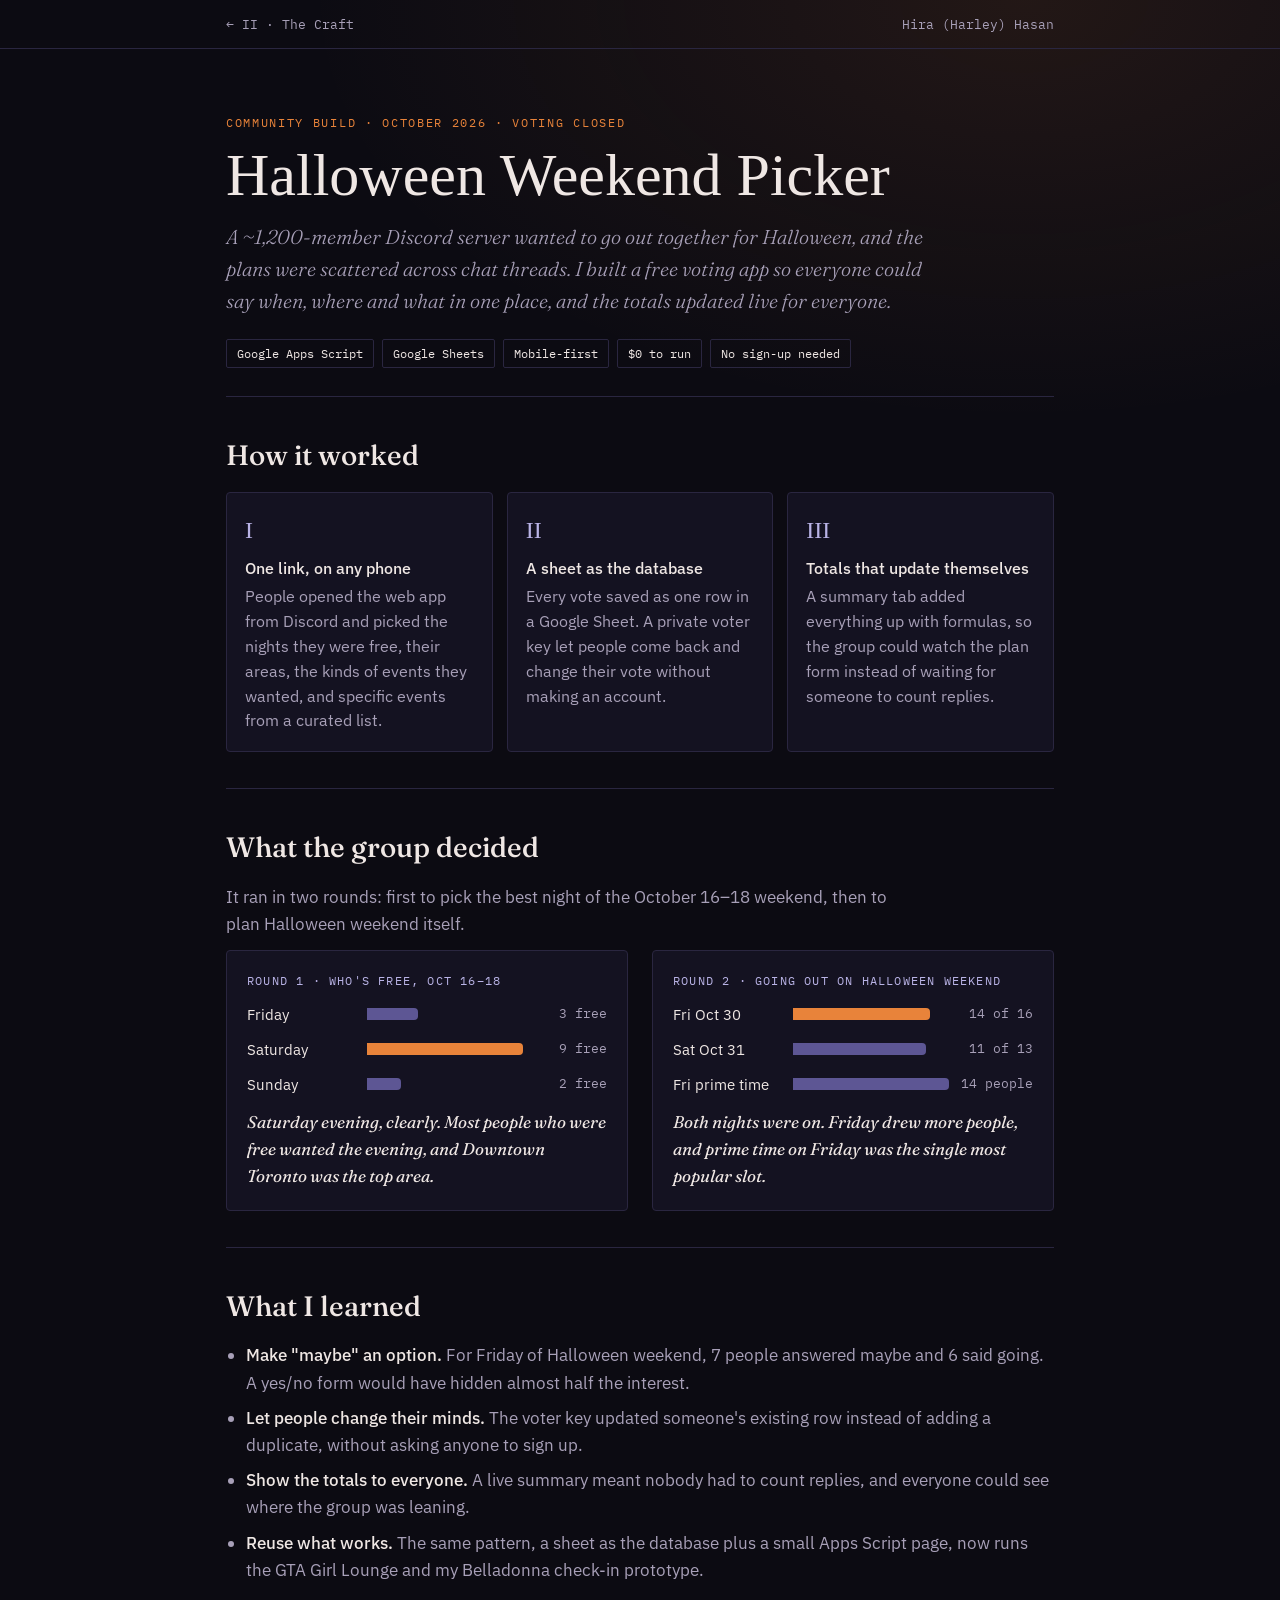
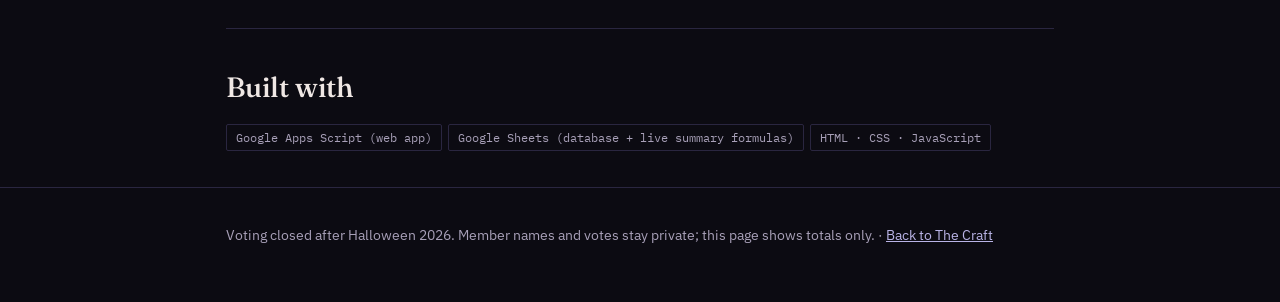
==== halloween-picker/index.html @ f4e6552b "Add Halloween Weekend Picker case study and link its portal Co-Authored-By: Claude Opus 5.5 <noreply" ====
<!doctype html>
<html lang="en">
<head>
<meta charset="utf-8">
<meta name="viewport" content="width=device-width, initial-scale=1, viewport-fit=cover">
<title>Halloween Weekend Picker · Hira (Harley) Hasan</title>
<meta name="description" content="How a ~1,200-member Discord server picked its Halloween plans with a free Google Sheets and Apps Script voting app.">
<link rel="preconnect" href="https://fonts.googleapis.com">
<link rel="stylesheet" href="https://fonts.googleapis.com/css2?family=Fraunces:ital,opsz,wght@0,9..144,300;0,9..144,500;1,9..144,300&family=IBM+Plex+Sans:wght@400;500&family=IBM+Plex+Mono:wght@400&family=IM+Fell+English+SC&display=swap">
<style>
:root{--night:#0c0b12;--panel:#141221;--veil:#2a2640;--bone:#efe7e4;--ash:#a8a0b8;--violet:#8f86d6;--moon:#b9b3e6;--pumpkin:#e8833a;
  --display:"Fraunces",Georgia,serif;--body:"IBM Plex Sans","Segoe UI",system-ui,sans-serif;--mono:"IBM Plex Mono",ui-monospace,monospace;--card:"IM Fell English SC",Georgia,serif;color-scheme:dark}
*{box-sizing:border-box}
html{background:#0b0a10}
body{margin:0;min-height:100vh;background:radial-gradient(ellipse 80% 600px at 80% 0%,rgba(232,131,58,.10),transparent 70%),#0c0b12;color:var(--bone);font:17px/1.6 var(--body);-webkit-font-smoothing:antialiased}
a{color:var(--moon)}
.wrap{max-width:860px;margin:0 auto;padding:0 max(16px,env(safe-area-inset-left,0px))}
.top{border-bottom:1px solid var(--veil)}
.top .wrap{display:flex;justify-content:space-between;gap:12px;padding-block:14px;font-family:var(--mono);font-size:12.5px;flex-wrap:wrap}
.top a{color:var(--ash);text-decoration:none}.top a:hover{color:var(--bone)}
header{padding:64px 0 28px}
.eyebrow{font-family:var(--mono);font-size:12px;letter-spacing:.14em;text-transform:uppercase;color:var(--pumpkin)}
h1{font-family:var(--card);font-weight:400;font-size:clamp(38px,6vw,60px);line-height:1.05;margin:10px 0 14px}
.lede{font-family:var(--display);font-style:italic;font-weight:300;font-size:20px;color:var(--ash);max-width:36em;margin:0}
.facts{display:flex;flex-wrap:wrap;gap:8px;margin-top:22px}
.facts span{font-family:var(--mono);font-size:12px;padding:4px 10px;border:1px solid var(--veil);border-radius:2px;color:var(--bone)}
section{padding:36px 0;border-top:1px solid var(--veil)}
h2{font-family:var(--display);font-weight:500;font-size:28px;margin:0 0 14px}
p{margin:0 0 12px;color:var(--ash);max-width:40em} p b{color:var(--bone);font-weight:500}
.steps{list-style:none;padding:0;margin:0;display:grid;grid-template-columns:repeat(3,1fr);gap:14px;counter-reset:s}
.steps li{padding:18px;border:1px solid var(--veil);border-radius:4px;background:var(--panel);counter-increment:s;font-size:15.5px;color:var(--ash)}
.steps li::before{content:counter(s,upper-roman);display:block;font-family:var(--card);font-size:24px;color:var(--moon);margin-bottom:6px}
.steps b{color:var(--bone);font-weight:500;display:block;margin-bottom:4px}
.round{display:grid;grid-template-columns:repeat(2,minmax(0,1fr));gap:24px;margin-top:8px}
.panel{padding:20px;border:1px solid var(--veil);border-radius:4px;background:var(--panel);display:flex;flex-direction:column;gap:12px;min-width:0}
.panel h3{font-family:var(--mono);font-size:12px;letter-spacing:.1em;text-transform:uppercase;color:var(--moon);font-weight:400;margin:0}
.bar{display:grid;grid-template-columns:110px 1fr 74px;gap:10px;align-items:center;font-size:14.5px}
.bar i{display:block;height:12px;border-radius:0 4px 4px 0;background:#5d5694}
.bar.win i{background:var(--pumpkin)}
.bar span:last-child{font-family:var(--mono);font-size:13px;color:var(--ash);text-align:right;font-variant-numeric:tabular-nums}
.verdict{font-family:var(--display);font-style:italic;color:var(--bone);font-size:17px;margin:0}
.learn{margin:0;padding-left:20px;color:var(--ash)} .learn li{margin-bottom:8px} .learn b{color:var(--bone);font-weight:500}
.chips{display:flex;flex-wrap:wrap;gap:6px}
.chips span{font-family:var(--mono);font-size:12px;padding:3px 9px;border:1px solid var(--veil);border-radius:2px;color:var(--ash)}
footer{padding:36px 0 56px;border-top:1px solid var(--veil);font-size:14px;color:var(--ash)}
@media (max-width:700px){.steps,.round{grid-template-columns:1fr}.bar{grid-template-columns:96px 1fr 64px}}
</style>
</head>
<body>
<div class="top"><div class="wrap"><a href="../index.html#craft">← II · The Craft</a><a href="../index.html">Hira (Harley) Hasan</a></div></div>
<main class="wrap">
  <header>
    <p class="eyebrow">Community build · October 2026 · voting closed</p>
    <h1>Halloween Weekend Picker</h1>
    <p class="lede">A ~1,200-member Discord server wanted to go out together for Halloween, and the plans were scattered across chat threads. I built a free voting app so everyone could say when, where and what in one place, and the totals updated live for everyone.</p>
    <div class="facts"><span>Google Apps Script</span><span>Google Sheets</span><span>Mobile-first</span><span>$0 to run</span><span>No sign-up needed</span></div>
  </header>

  <section>
    <h2>How it worked</h2>
    <ol class="steps">
      <li><b>One link, on any phone</b>People opened the web app from Discord and picked the nights they were free, their areas, the kinds of events they wanted, and specific events from a curated list.</li>
      <li><b>A sheet as the database</b>Every vote saved as one row in a Google Sheet. A private voter key let people come back and change their vote without making an account.</li>
      <li><b>Totals that update themselves</b>A summary tab added everything up with formulas, so the group could watch the plan form instead of waiting for someone to count replies.</li>
    </ol>
  </section>

  <section>
    <h2>What the group decided</h2>
    <p>It ran in two rounds: first to pick the best night of the October 16–18 weekend, then to plan Halloween weekend itself.</p>
    <div class="round">
      <div class="panel">
        <h3>Round 1 · Who's free, Oct 16–18</h3>
        <div class="bar"><span>Friday</span><i style="width:33%"></i><span>3 free</span></div>
        <div class="bar win"><span>Saturday</span><i style="width:100%"></i><span>9 free</span></div>
        <div class="bar"><span>Sunday</span><i style="width:22%"></i><span>2 free</span></div>
        <p class="verdict">Saturday evening, clearly. Most people who were free wanted the evening, and Downtown Toronto was the top area.</p>
      </div>
      <div class="panel">
        <h3>Round 2 · Going out on Halloween weekend</h3>
        <div class="bar win"><span>Fri Oct 30</span><i style="width:88%"></i><span>14 of 16</span></div>
        <div class="bar"><span>Sat Oct 31</span><i style="width:85%"></i><span>11 of 13</span></div>
        <div class="bar"><span>Fri prime time</span><i style="width:100%"></i><span>14 people</span></div>
        <p class="verdict">Both nights were on. Friday drew more people, and prime time on Friday was the single most popular slot.</p>
      </div>
    </div>
  </section>

  <section>
    <h2>What I learned</h2>
    <ul class="learn">
      <li><b>Make "maybe" an option.</b> For Friday of Halloween weekend, 7 people answered maybe and 6 said going. A yes/no form would have hidden almost half the interest.</li>
      <li><b>Let people change their minds.</b> The voter key updated someone's existing row instead of adding a duplicate, without asking anyone to sign up.</li>
      <li><b>Show the totals to everyone.</b> A live summary meant nobody had to count replies, and everyone could see where the group was leaning.</li>
      <li><b>Reuse what works.</b> The same pattern, a sheet as the database plus a small Apps Script page, now runs the GTA Girl Lounge and my Belladonna check-in prototype.</li>
    </ul>
  </section>

  <section>
    <h2>Built with</h2>
    <div class="chips"><span>Google Apps Script (web app)</span><span>Google Sheets (database + live summary formulas)</span><span>HTML · CSS · JavaScript</span></div>
  </section>
</main>
<footer><div class="wrap">Voting closed after Halloween 2026. Member names and votes stay private; this page shows totals only. · <a href="../index.html#craft">Back to The Craft</a></div></footer>
</body>
</html>
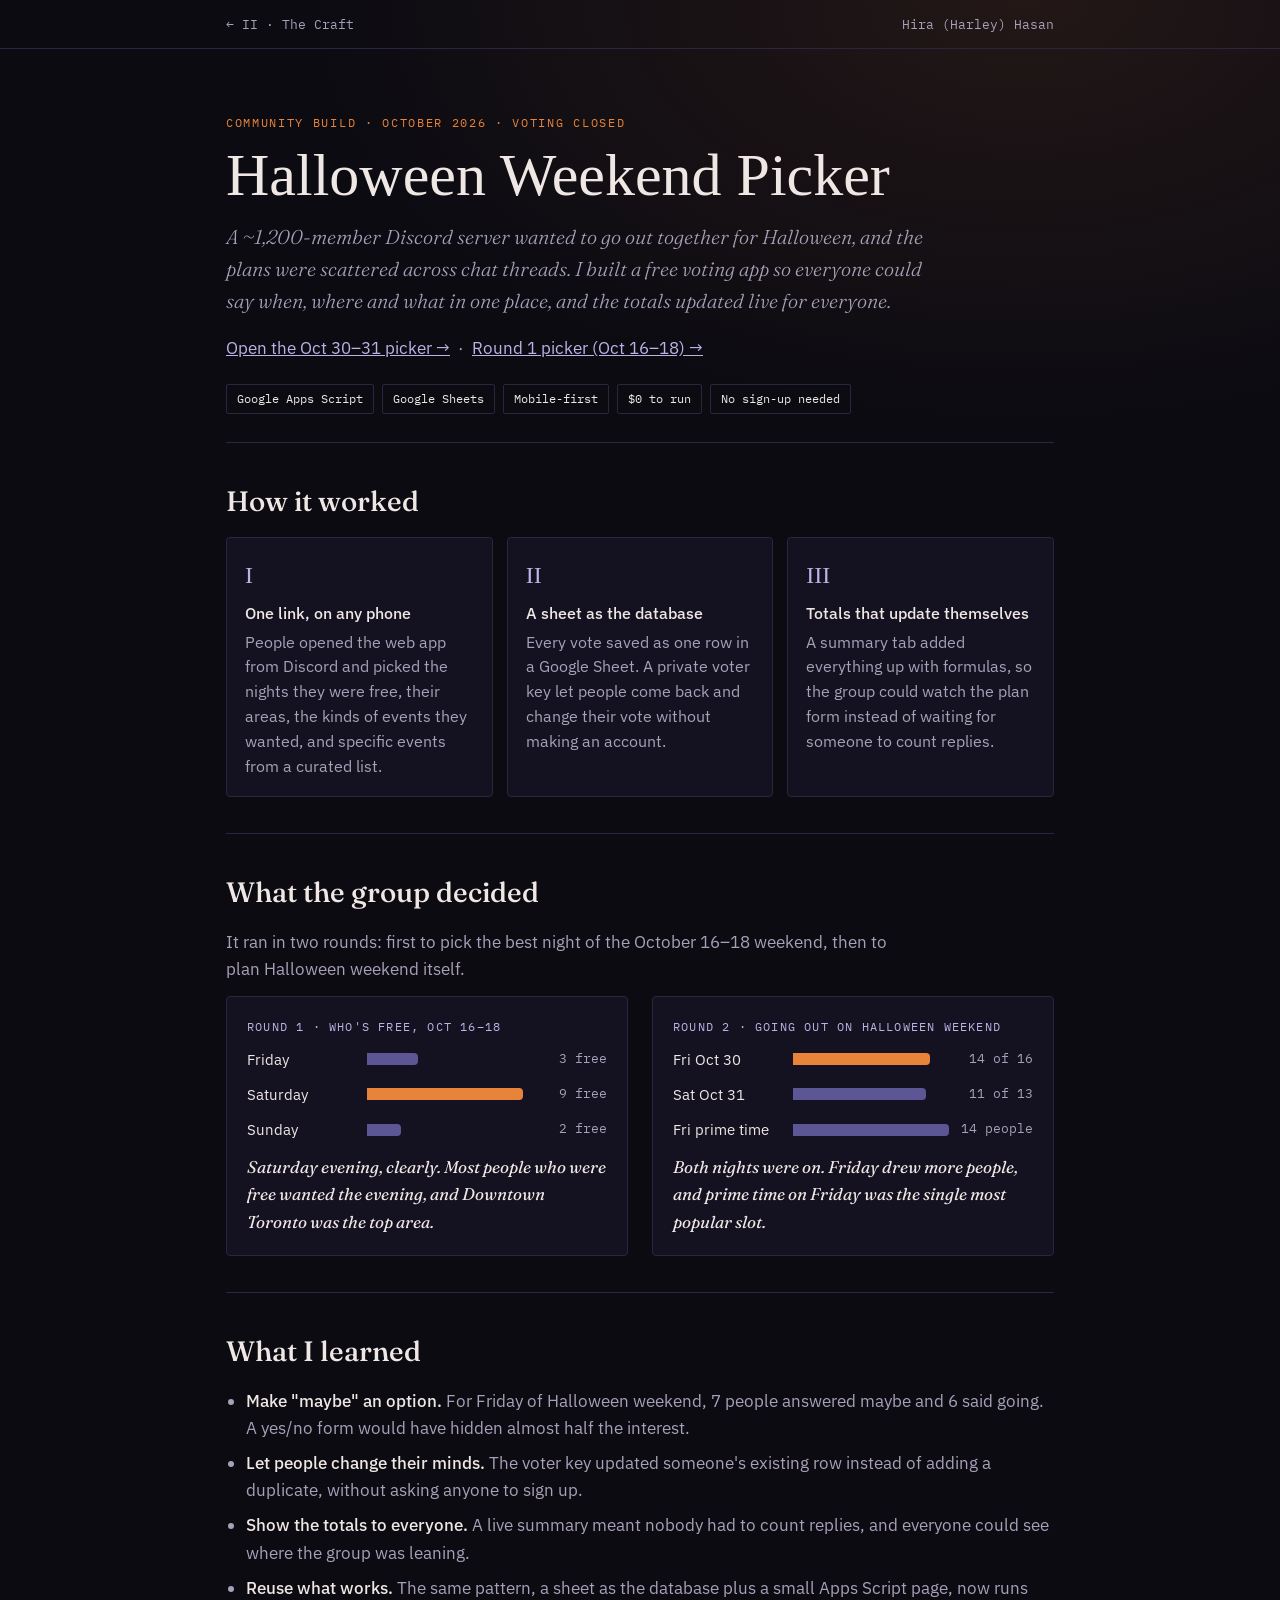
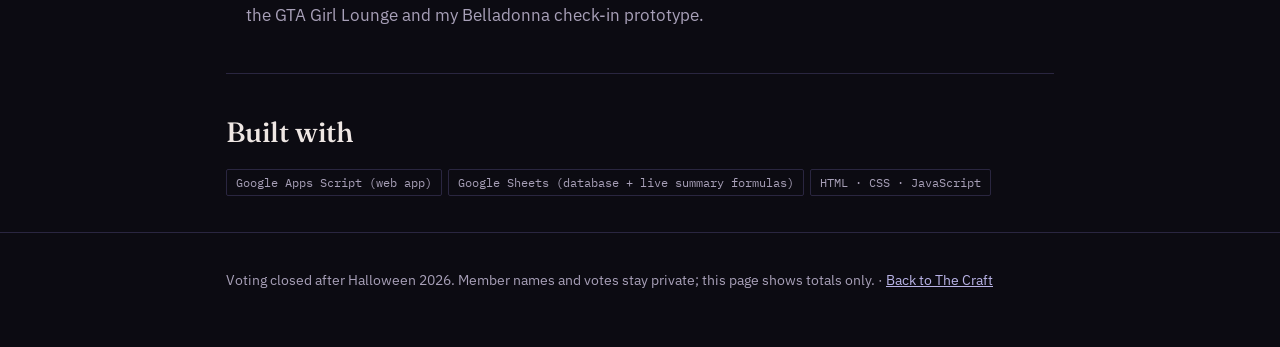
==== commit ad96b9e2: "Halloween card opens the Oct 30-31 Apps Script picker; lounge back to its app Co-Authored-By: Claude" ====
--- a/halloween-picker/index.html
+++ b/halloween-picker/index.html
@@ -53,6 +53,7 @@
     <p class="eyebrow">Community build · October 2026 · voting closed</p>
     <h1>Halloween Weekend Picker</h1>
     <p class="lede">A ~1,200-member Discord server wanted to go out together for Halloween, and the plans were scattered across chat threads. I built a free voting app so everyone could say when, where and what in one place, and the totals updated live for everyone.</p>
+    <p style="margin-top:18px"><a href="https://script.google.com/macros/s/AKfycbyrLcEUurC-bQ3iQx0F28X1GrxWeDZGrSJQuqkykU0vbdspG8E0l7QHlSeo6zKUq26f/exec" target="_blank" rel="noopener">Open the Oct 30–31 picker →</a> &nbsp;·&nbsp; <a href="https://claude.ai/artifact/BxSRTN1epEjuABfeDg1m4w" target="_blank" rel="noopener">Round 1 picker (Oct 16–18) →</a></p>
     <div class="facts"><span>Google Apps Script</span><span>Google Sheets</span><span>Mobile-first</span><span>$0 to run</span><span>No sign-up needed</span></div>
   </header>
 
